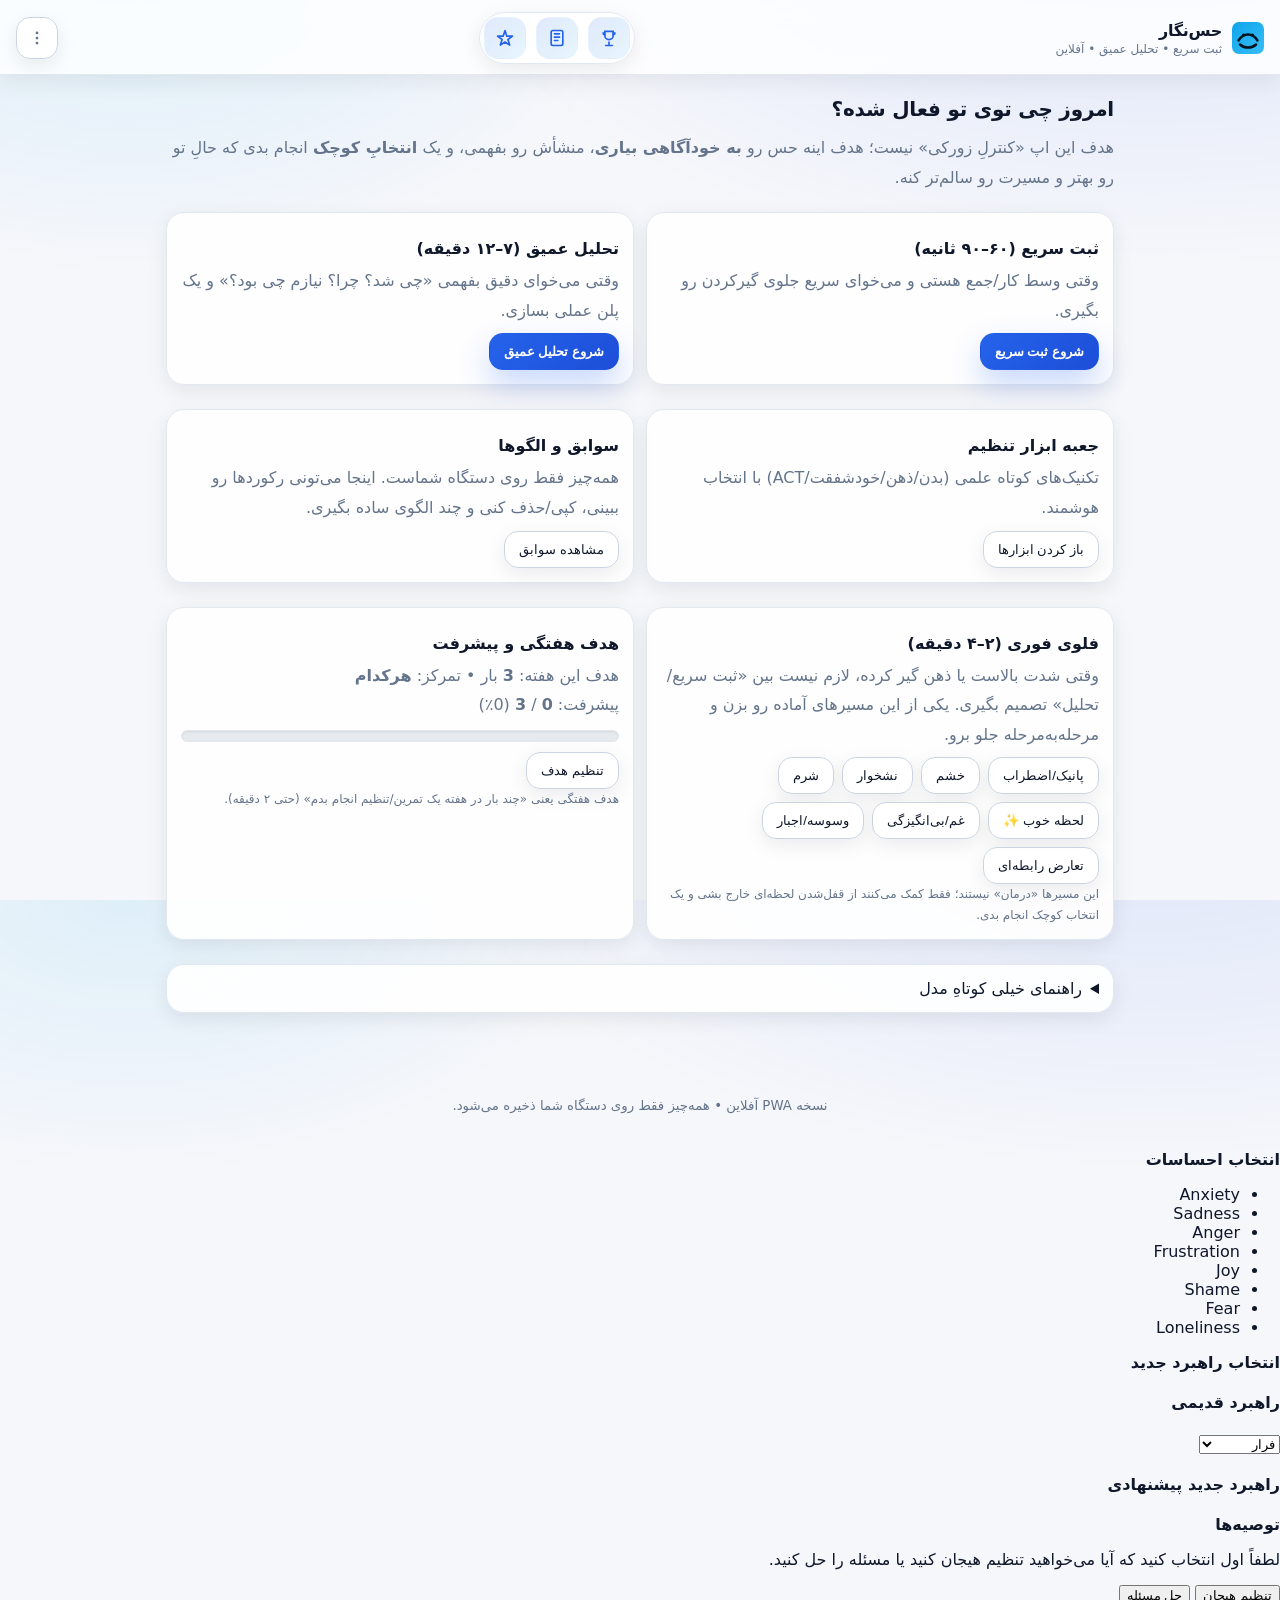
==== index.html @ 04c2cda9 "Add files via upload" ====
<!doctype html>
<html lang="fa" dir="rtl">
<head>
  <meta charset="utf-8" />
  <meta name="viewport" content="width=device-width,initial-scale=1,viewport-fit=cover" />
  <meta name="theme-color" content="#2563eb" />
  <title>حس‌نگار — ثبت و تنظیم احساس (PWA آفلاین)</title>
  <meta name="description" content="ثبت سریع و تحلیل عمیق احساس‌ها + جعبه ابزار تنظیم هیجان، کاملاً آفلاین روی دستگاه شما">

  <link rel="manifest" href="./manifest.webmanifest">
  <link rel="icon" href="./icon.svg" type="image/svg+xml">
  <link rel="apple-touch-icon" href="./icon.svg">
  <link rel="stylesheet" href="./styles.css">
</head>
<body>
  <header class="appbar">
    <div class="appbar-row">
      <div class="brand">
        <img src="./icon.svg" alt="حس‌نگار" class="logo">
        <div>
          <h1>حس‌نگار</h1>
          <div class="subtitle">ثبت سریع • تحلیل عمیق • آفلاین</div>
        </div>
      </div>

      <nav class="toplinks" aria-label="میانبرها">
        <a class="topicon" href="./achievements.html" title="دستاوردها و موهبت‌ها">
          <span class="sr-only">دستاوردها</span>
          <svg viewBox="0 0 24 24" fill="none" xmlns="http://www.w3.org/2000/svg" aria-hidden="true">
            <path d="M8 21h8M12 17v4" stroke="currentColor" stroke-width="2" stroke-linecap="round"/>
            <path d="M7 4h10v5a5 5 0 0 1-10 0V4Z" stroke="currentColor" stroke-width="2"/>
            <path d="M7 6H5a2 2 0 0 0 2 2" stroke="currentColor" stroke-width="2" stroke-linecap="round"/>
            <path d="M17 6h2a2 2 0 0 1-2 2" stroke="currentColor" stroke-width="2" stroke-linecap="round"/>
          </svg>
        </a>

        <a class="topicon" href="./principles.html" title="اصول زندگی من">
          <span class="sr-only">اصول</span>
          <svg viewBox="0 0 24 24" fill="none" xmlns="http://www.w3.org/2000/svg" aria-hidden="true">
            <path d="M7 3h10a2 2 0 0 1 2 2v14a2 2 0 0 1-2 2H7a2 2 0 0 1-2-2V5a2 2 0 0 1 2-2Z" stroke="currentColor" stroke-width="2"/>
            <path d="M9 7h6M9 11h6M9 15h4" stroke="currentColor" stroke-width="2" stroke-linecap="round"/>
          </svg>
        </a>

        <a class="topicon" href="./improvements.html" title="نقاط بهبود من">
          <span class="sr-only">بهبود</span>
          <svg viewBox="0 0 24 24" fill="none" xmlns="http://www.w3.org/2000/svg" aria-hidden="true">
            <path d="M12 3l2.2 6.8H21l-5.5 4 2.1 6.7L12 16.8 6.4 20.5 8.5 13.8 3 9.8h6.8L12 3Z" stroke="currentColor" stroke-width="2" stroke-linejoin="round"/>
          </svg>
        </a>
      </nav>

      <div class="actions">
        <details class="menu">
          <summary class="iconpill" title="داده‌ها و تنظیمات" aria-label="داده‌ها و تنظیمات">
            <svg viewBox="0 0 24 24" fill="none" xmlns="http://www.w3.org/2000/svg" aria-hidden="true">
              <path d="M12 6.5h.01M12 12h.01M12 17.5h.01" stroke="currentColor" stroke-width="3" stroke-linecap="round"/>
            </svg>
          </summary>
          <div class="menu-panel" role="menu">
            <button id="btnExport" class="btn menuitem" role="menuitem">خروجی JSON ⤓</button>
            <button id="btnImport" class="btn menuitem" role="menuitem">ورود JSON ⤒</button>
            <input id="fileImport" type="file" accept="application/json" hidden>
            <button id="btnReset" class="btn danger menuitem" role="menuitem">پاک‌سازی داده‌ها</button>
          </div>
        </details>
      </div>
    </div>
  </header>

  <main class="container">

    <!-- Home -->
    <section class="screen" data-screen="home">
      <div class="hero">
        <h2>امروز چی توی تو فعال شده؟</h2>
        <p class="helper">هدف این اپ «کنترلِ زورکی» نیست؛ هدف اینه حس رو <b>به خودآگاهی بیاری</b>، منشأش رو بفهمی، و یک <b>انتخابِ کوچک</b> انجام بدی که حالِ تو رو بهتر و مسیرت رو سالم‌تر کنه.</p>
      </div>

      <div class="grid2">
        <div class="card">
          <h3>ثبت سریع (۶۰–۹۰ ثانیه)</h3>
          <p class="helper">وقتی وسط کار/جمع هستی و می‌خوای سریع جلوی گیرکردن رو بگیری.</p>
          <button class="btn primary" id="goQuick">شروع ثبت سریع</button>
        </div>
        <div class="card">
          <h3>تحلیل عمیق (۷–۱۲ دقیقه)</h3>
          <p class="helper">وقتی می‌خوای دقیق بفهمی «چی شد؟ چرا؟ نیازم چی بود؟» و یک پلن عملی بسازی.</p>
          <button class="btn primary" id="goDeep">شروع تحلیل عمیق</button>
        </div>
      </div>

      <div class="grid2">
        <div class="card">
          <h3>جعبه ابزار تنظیم</h3>
          <p class="helper">تکنیک‌های کوتاه علمی (بدن/ذهن/خودشفقت/ACT) با انتخاب هوشمند.</p>
          <button class="btn" id="goToolkit">باز کردن ابزارها</button>
        </div>
        <div class="card">
          <h3>سوابق و الگوها</h3>
          <p class="helper">همه‌چیز فقط روی دستگاه شماست. اینجا می‌تونی رکوردها رو ببینی، کپی/حذف کنی و چند الگوی ساده بگیری.</p>
          <button class="btn" id="goHistory">مشاهده سوابق</button>
        </div>
      </div>

      <div class="grid2">
        <div class="card">
          <h3>فلوی فوری (۲–۴ دقیقه)</h3>
          <p class="helper">وقتی شدت بالاست یا ذهن گیر کرده، لازم نیست بین «ثبت سریع/تحلیل» تصمیم بگیری. یکی از این مسیرهای آماده رو بزن و مرحله‌به‌مرحله جلو برو.</p>
          <div class="row wrap">
            <button class="btn" id="goFlowPanic">پانیک/اضطراب</button>
            <button class="btn" id="goFlowAnger">خشم</button>
            <button class="btn" id="goFlowRumination">نشخوار</button>
            <button class="btn" id="goFlowShame">شرم</button>
            <button class="btn" id="goFlowSavor">لحظه خوب ✨</button>
            <button class="btn" id="goFlowSadness">غم/بی‌انگیزگی</button>
            <button class="btn" id="goFlowUrge">وسوسه/اجبار</button>
            <button class="btn" id="goFlowConflict">تعارض رابطه‌ای</button>
          </div>
          <div class="smallnote">این مسیرها «درمان» نیستند؛ فقط کمک می‌کنند از قفل‌شدن لحظه‌ای خارج بشی و یک انتخاب کوچک انجام بدی.</div>
        </div>

        <div class="card">
          <h3>هدف هفتگی و پیشرفت</h3>
          <div id="wkWidget" class="helper">—</div>
          <div class="progress" aria-label="پیشرفت هفتگی">
            <div id="wkBar" class="progress-bar" style="width:0%"></div>
          </div>
          <div class="row wrap" style="margin-top:10px">
            <button class="btn" id="goWeekly">تنظیم هدف</button>
          </div>
          <div class="smallnote">هدف هفتگی یعنی «چند بار در هفته یک تمرین/تنظیم انجام بدم» (حتی ۲ دقیقه).</div>
        </div>
      </div>

      <div class="card">
        <details>
          <summary>راهنمای خیلی کوتاهِ مدل</summary>
          <div class="helper">
            • <b>واقعیت</b> ≠ <b>داستان ذهن</b> (CBT/ACT) — جداشون کن.<br>
            • <b>نیاز</b> پشتِ حس‌هاست (تئوری انتخاب: تعلق/ارزشمندی/آزادی/تفریح/امنیت).<br>
            • یک قدم مهم: «این وضعیت اول <b>تنظیم هیجان</b> می‌خواد یا <b>حل مسئله</b>؟» (اگر شدت بالاست اول تنظیم).<br>
            • <b>آسیب‌پذیری روز</b> (کم‌خوابی/گرسنگی/تنهایی/…) می‌تونه شدت رو چند برابر کنه؛ اول یک چیز کوچک را اصلاح کن.<br>
            • برای تصمیم بهتر، اقدام نهایی را به <b>اصول زندگی / نقاط بهبود / موهبت‌ها</b> وصل کن (داخل خود مسیرها هست).<br>
            • اگر شدت بالاست (۶ به بالا)، اول <b>بدن</b> را تنظیم کن، بعد تحلیل.<br>
            • «انتخاب» یعنی یک قدم کوچک قابل کنترل (فکر/عمل) نه جنگیدن با احساس.
          </div>
        </details>
      </div>
    </section>

    <!-- Quick: Step 1 -->
    <section class="screen hidden" data-screen="quick-1">
      <div class="topbar">
        <button class="btn" data-back>برگشت</button>
        <div class="crumb">ثبت سریع • ۱/۳</div>
      </div>
      <h2>اسم حس + شدت</h2>
      <p class="helper">۱–۳ احساس انتخاب کن. (اگر نبود، اضافه کن)</p>

      <h3>هدف این ثبت</h3>
      <p class="helper">هدف کمک می‌کنه ابزارها دقیق‌تر پیشنهاد بشن و آخرش یک خروجی کاربردی بگیری.</p>
      <div id="qcGoalChips" class="chips"></div>
      <details class="micro">
        <summary>هدف‌ها یعنی چی؟</summary>
        <div class="helper">«آرام شدن سریع» یعنی اول بدن را تنظیم کنیم. «فهمیدن ریشه» یعنی بعد از آرام‌شدن، واقعیت/داستان و نیازها را بررسی کنیم. «رابطه/مرز» یعنی خروجی نهایی‌مان یک جمله درخواست/مرز باشد.</div>
      </details>

      <h3>اول تنظیم هیجان یا حل مسئله؟</h3>
      <p class="helper">این انتخاب کمک می‌کند مسیر را درست شروع کنی. اگر شدت بالاست، معمولاً «اول تنظیم هیجان» امن‌تر است.</p>
      <div id="qcModeChips" class="chips"></div>
      <details class="micro">
        <summary>این گزینه‌ها دقیقاً یعنی چی؟</summary>
        <div class="helper">
          • <b>اول تنظیم هیجان</b>: هدف این نیست احساس را حذف کنی؛ هدف اینه شدت پایین بیاد تا تصمیم بهتر بگیری.<br>
          • <b>حل مسئله بیرونی</b>: مشکل بیرونی مشخصه (کار/رابطه/پول…) و دنبال یک قدم عملی هستی.<br>
          • <b>هر دو</b>: اول یک تنظیم کوتاه (۹۰ ثانیه)، بعد یک اقدام کوچک کم‌ریسک.<br>
          • <b>نامشخص</b>: اگر مطمئن نیستی، همون «تنظیم هیجان» را شروع کن.
        </div>
      </details>

      <h3>چک سریع آسیب‌پذیری (اختیاری • ۱۵ ثانیه)</h3>
      <p class="helper">گاهی شدت احساس «به خاطر شرایط بدن/روز» بیشتر می‌شه. چند موردی که امروز فعاله رو انتخاب کن تا علت روشن‌تر شه.</p>
      <div id="qcVulnChips" class="chips"></div>

      <div id="qcEmotionChips" class="chips"></div>
      <div class="inline-add">
        <input id="qcEmotionInput" type="text" placeholder="افزودن احساس دلخواه...">
        <button id="qcEmotionAdd" class="btn">افزودن</button>
      </div>

      <div id="qcEmotionSelected" class="selected">— هنوز چیزی انتخاب نشده.</div>

      <label class="field">
        <span>حس غالب از نظر تو</span>
        <select id="qcValence">
          <option value="bad">بد/سنگین</option>
          <option value="good">خوب/سبک</option>
          <option value="neutral">خنثی/نامشخص</option>
        </select>
      </label>

      
      <div class="grid">
        <label class="field">
          <span>شدت (۰ تا ۱۰)</span>
          <input id="qcIntensity" type="range" min="0" max="10" value="5">
          <div class="rangeRow"><span id="qcIntensityVal" class="badge">5</span><span class="muted">۰ آرام • ۱۰ خیلی شدید</span></div>
        </label>
        <label class="field">
          <span>بدن کجا حس می‌کنی؟</span>
          <select id="qcBody">
            <option value="">— انتخاب کن —</option>
            <option>گلو</option>
            <option>سینه</option>
            <option>شکم</option>
            <option>سر</option>
            <option>فک/صورت</option>
            <option>دست/پا</option>
            <option>کل بدن</option>
          </select>
        </label>
      </div>

      <div class="grid">
        <label class="field">
          <span>این تمرین چقدر کمک کرد؟ (۰ تا ۵)</span>
          <input id="qcHelpfulness" type="range" min="0" max="5" value="3">
          <div class="rangeRow"><span id="qcHelpfulnessVal" class="badge">3</span><span class="muted">۰ = هیچ • ۵ = خیلی</span></div>
        </label>
        <label class="field">
          <span>چقدر سخت بود؟ (۰ تا ۵)</span>
          <input id="qcDifficulty" type="range" min="0" max="5" value="2">
          <div class="rangeRow"><span id="qcDifficultyVal" class="badge">2</span><span class="muted">۰ = راحت • ۵ = سخت</span></div>
        </label>
      </div>
      <details class="micro">
        <summary>این دو عدد به چه درد می‌خوره؟</summary>
        <div class="helper">کمک می‌کنه بعداً بفهمی «کدوم تکنیک برای تو با کمترین سختی، بیشترین اثر رو داشته». این یعنی شخصی‌سازی واقعی.</div>
      </details>

      <div class="nav-row">
        <div></div>
        <button class="btn primary" id="toQuick2">ادامه</button>
      </div>
    </section>

    <!-- Quick: Step 2 -->
    <section class="screen hidden" data-screen="quick-2">
      <div class="topbar">
        <button class="btn" data-back>برگشت</button>
        <div class="crumb">ثبت سریع • ۲/۳</div>
      </div>
      <h2>تریگر + جمله ذهن</h2>
      <label class="field">
        <span>چی جرقه زد؟ (تریگر)</span>
        <textarea id="qcTrigger" rows="2" placeholder="مثلاً: دیدم دوستم فلان كار رو كرده..."></textarea>
      </label>

      <label class="field">
        <span>ذهنم داره چی می‌گه؟ (یک جمله)</span>
        <input id="qcMind" type="text" placeholder="مثلاً: من عقب افتادم.">
      </label>

      <label class="field">
        <span>فکر آسیب به خودت/دیگران داری؟</span>
        <select id="qcHarm">
          <option value="no">نه</option>
          <option value="unsure">نامشخص/ترجیح می‌دم نگم</option>
          <option value="yes">بله</option>
        </select>
        <small class="muted">اگر «بله» یا شدت خیلی بالاست، یک پیام ایمنی نمایش داده می‌شه.</small>
      </label>

      <div id="qcSafety" class="card hidden"></div>

      <div class="nav-row">
        <button class="btn" data-back>برگشت</button>
        <button class="btn primary" id="toQuick3">ادامه</button>
      </div>
    </section>

    <!-- Quick: Step 3 -->
    <section class="screen hidden" data-screen="quick-3">
      <div class="topbar">
        <button class="btn" data-back>برگشت</button>
        <div class="crumb">ثبت سریع • ۳/۳</div>
      </div>
      <h2>تنظیم ۶۰ ثانیه‌ای + قدم بعدی</h2>
      <p class="helper">یک تکنیک کوتاه انتخاب کن. (می‌تونی بعداً تحلیل عمیق هم انجام بدی)</p>

      <div id="qcToolChips" class="chips"></div>
      <div class="card" id="qcToolInfo"></div>

      <div class="grid">
        <label class="field">
          <span>تمرین را همین الان انجام دادم؟</span>
          <select id="qcDidTool">
            <option value="yes">بله</option>
            <option value="no">نه (فقط انتخاب کردم)</option>
          </select>
        </label>
        <label class="field">
          <span>مدت تمرین (دقیقه)</span>
          <input id="qcMinutes" type="number" min="0" max="60" value="2">
          <small class="muted">برای یادگیری خودت: کدام تکنیک در چه مدت بهتر جواب داد؟</small>
        </label>
      </div>

      <label class="field">
        <span>قدم بعدیِ کوچک (۲–۱۰ دقیقه)</span>
        <input id="qcNextAction" type="text" placeholder="مثلاً: ۱۰ دقیقه ژورنال، یا پیاده‌روی کوتاه...">
      </label>

      <div class="card">
        <h3>یادآوری هویت (اختیاری ولی خیلی اثرگذار)</h3>
        <p class="helper">اینجا انتخاب می‌کنی این اقدام با کدام <b>اصل زندگی</b> همسوست، کدام <b>نقطه بهبود</b> را تمرین می‌کنی، و یک <b>موهبت/دستاورد</b> برای تقویت حس توانمندی یادآوری می‌کنی. همین یادآوری کوچک، کیفیت تصمیم را بالا می‌برد.</p>

        <h4>اصل زندگی</h4>
        <div id="qcPrincipleChips" class="chips"></div>
        <div id="qcPrincipleSelected" class="selected">—</div>
        <div class="inline-add">
          <input id="qcPrincipleInput" type="text" placeholder="افزودن اصل جدید (اختیاری)...">
          <button id="qcPrincipleAdd" class="btn">افزودن</button>
        </div>
        <div class="smallnote">مثال: «صداقت»، «سلامت»، «مرزبندی محترمانه»، «پیشرفت آهسته ولی پایدار»</div>

        <h4 style="margin-top:12px">نقطه بهبود</h4>
        <div id="qcImprovementChips" class="chips"></div>
        <div id="qcImprovementSelected" class="selected">—</div>
        <div class="inline-add">
          <input id="qcImprovementInput" type="text" placeholder="افزودن نقطه بهبود (اختیاری)...">
          <button id="qcImprovementAdd" class="btn">افزودن</button>
        </div>
        <div class="smallnote">مثال: «کمتر مقایسه کنم»، «زودتر نه بگم»، «تعویق نکنم»</div>

        <h4 style="margin-top:12px">موهبت/دستاورد</h4>
        <div id="qcAchievementChips" class="chips"></div>
        <div id="qcAchievementSelected" class="selected">—</div>
        <div class="inline-add">
          <input id="qcAchievementInput" type="text" placeholder="افزودن موهبت/دستاورد (اختیاری)...">
          <button id="qcAchievementAdd" class="btn">افزودن</button>
        </div>
        <div class="smallnote">مثال: «من توانایی برگشتن دارم»، «قبلاً هم از پسش بر اومدم»</div>

        <div class="smallnote muted">اگر ترجیح می‌دی این لیست‌ها را جدا مدیریت کنی، از آیکون‌های بالای صفحه استفاده کن.</div>
      </div>

      <h3>وضعیت اقدام</h3>
      <div id="qcActionPills" class="pills"></div>
      <label class="field hidden" id="qcBlockerWrap">
        <span>اگر انجام نشد، مانع چی بود؟ (اختیاری)</span>
        <input id="qcBlocker" type="text" placeholder="مثلاً: خستگی، زمان کم، ترس از پیام دادن...">
      </label>

      <label class="field">
        <span>شدت بعد از تنظیم (۰ تا ۱۰)</span>
        <input id="qcAfter" type="range" min="0" max="10" value="4">
        <div class="rangeRow"><span id="qcAfterVal" class="badge">4</span><span class="muted">برای یادگیری خودت ثبت کن</span></div>
      </label>

      <div class="row wrap">
        <button class="btn" id="qcCopy">کپی خلاصه</button>
        <button class="btn" id="qcShare">اشتراک</button>
        <button class="btn primary" id="qcSave">ذخیره</button>
      </div>

      <pre id="qcSummary" class="summary"></pre>

      <div class="nav-row">
        <button class="btn" data-back>برگشت</button>
        <button class="btn" id="qcGoHome">خانه</button>
      </div>
    </section>

    <!-- Deep: Step 1 -->
    <section class="screen hidden" data-screen="deep-1">
      <div class="topbar">
        <button class="btn" data-back>برگشت</button>
        <div class="crumb">تحلیل عمیق • ۱/۵</div>
      </div>
      <h2>مشاهده‌گری دقیق</h2>

      <h3>هدف این تحلیل</h3>
      <p class="helper">هدف کمک می‌کند خروجی آخر (تکنیک/پلن/مرز) واضح‌تر باشد.</p>
      <div id="ddGoalChips" class="chips"></div>

      <h3>این وضعیت بیشتر به چی نیاز داره؟</h3>
      <p class="helper">اگر شدت بالا یا نشخوار فعاله، معمولاً اول «تنظیم هیجان» بهتر جواب می‌ده و بعدش حل مسئله.</p>
      <div id="ddModeChips" class="chips"></div>

      <h3>چک آسیب‌پذیری روز (اختیاری)</h3>
      <p class="helper">این‌ها علت‌های «نامرئی» شدت هستند. انتخاب‌شان کمک می‌کند به جای سرزنش، واقع‌بینانه‌تر عمل کنی.</p>
      <div id="ddVulnChips" class="chips"></div>
      <div class="grid">
        <label class="field">
          <span>احساس(ها)</span>
          <input id="ddEmotions" type="text" placeholder="مثلاً: حسادت، شرم، اضطراب">
          <small class="muted">می‌تونی با کاما جدا کنی</small>
        </label>
        <label class="field">
          <span>شدت (۰ تا ۱۰)</span>
          <input id="ddIntensity" type="range" min="0" max="10" value="6">
          <div class="rangeRow"><span id="ddIntensityVal" class="badge">6</span><span class="muted">۰ آرام • ۱۰ خیلی شدید</span></div>
        </label>
      </div>

      <label class="field">
        <span>فکر آسیب به خودت/دیگران داری؟</span>
        <select id="ddHarm">
          <option value="no">نه</option>
          <option value="unsure">نامشخص/ترجیح می‌دم نگم</option>
          <option value="yes">بله</option>
        </select>
        <small class="muted">اگر «بله» یا شدت خیلی بالاست، یک پیام ایمنی نمایش داده می‌شه.</small>
      </label>

      <div id="ddSafety" class="card hidden"></div>
      <div class="grid">
        <label class="field">
          <span>بدن کجا حس می‌کنی؟</span>
          <select id="ddBody">
            <option value="">— انتخاب کن —</option>
            <option>گلو</option>
            <option>سینه</option>
            <option>شکم</option>
            <option>سر</option>
            <option>فک/صورت</option>
            <option>دست/پا</option>
            <option>کل بدن</option>
          </select>
        </label>
        <label class="field">
          <span>تریگر (چی جرقه زد؟)</span>
          <input id="ddTrigger" type="text" placeholder="مثلاً: حرف فلاني">
        </label>
      </div>

      <div class="nav-row">
        <div></div>
        <button class="btn primary" id="toDeep2">ادامه</button>
      </div>
    </section>

    <!-- Deep: Step 2 -->
    <section class="screen hidden" data-screen="deep-2">
      <div class="topbar">
        <button class="btn" data-back>برگشت</button>
        <div class="crumb">تحلیل عمیق • ۲/۵</div>
      </div>
      <h2>واقعیت vs داستان ذهن</h2>
      <div class="grid">
        <label class="field">
          <span>واقعیتِ قابل مشاهده</span>
          <textarea id="ddFacts" rows="3" placeholder="چه اتفاقی افتاد؟ بدون تفسیر..."></textarea>
        </label>
        <label class="field">
          <span>داستان/تعبیر ذهن</span>
          <textarea id="ddStory" rows="3" placeholder="یعنی چی درباره من/دنیا؟"></textarea>
        </label>
      </div>

      <h3>دام‌های شناختی (اختیاری)</h3>
      <p class="helper">اگر بفهمی ذهن از چه «دامی» استفاده می‌کنه، خیلی راحت‌تر می‌تونی فکر متعادل‌تر بسازی. ۱–۲ مورد انتخاب کن.</p>
      <div id="ddDistortionChips" class="chips"></div>

      <label class="field">
        <span>یک فکر متعادل‌تر (جایگزین)</span>
        <input id="ddBalancedThought" type="text" placeholder="مثلاً: ممکنه امروز عقب افتاده باشم، ولی ارزش من ثابت می‌مونه و می‌تونم یک قدم کوچک بردارم.">
        <small class="muted">هدف: نه مثبت‌بافی؛ فقط واقع‌بینی + مهربانی.</small>
      </label>

      <details class="micro">
        <summary>اگر شدت خیلی بالاست چی؟</summary>
        <div class="helper">اگر شدت ۷+ است یا بدن خیلی فعال است، قبل از نوشتن طولانی یک تمرین ۶۰–۱۸۰ ثانیه‌ای (تنفس/گراندینگ) انجام بده. بعد ادامه بده.</div>
      </details>

      <div class="card">
        <div class="helper"><b>نکته:</b> خیلی وقت‌ها احساس شدید از «داستان» تغذیه می‌کنه، نه از خود واقعیت.</div>
      </div>

      <div class="nav-row">
        <button class="btn" data-back>برگشت</button>
        <button class="btn primary" id="toDeep3">ادامه</button>
      </div>
    </section>

    <!-- Deep: Step 3 -->
    <section class="screen hidden" data-screen="deep-3">
      <div class="topbar">
        <button class="btn" data-back>برگشت</button>
        <div class="crumb">تحلیل عمیق • ۳/۵</div>
      </div>
      <h2>احساس زیرین + نیاز</h2>
      <div class="grid">
        <label class="field">
          <span>احساس(های) زیرین (اگر هست)</span>
          <input id="ddUnder" type="text" placeholder="مثلاً: ترس، شرم، غم">
        </label>
        <label class="field">
          <span>نشخوار ذهنی/گیرکردن بود؟</span>
          <select id="ddRumination">
            <option>نامشخص</option>
            <option>بله</option>
            <option>خیر</option>
          </select>
        </label>
      </div>

      <h3>نیاز فعال‌شده (تئوری انتخاب)</h3>
      <p class="helper">حداکثر ۲ مورد انتخاب کن.</p>
      <div id="ddNeedChips" class="chips needs"></div>
      <div id="ddNeedHints" class="hints"></div>

      <div class="card" id="ddNeedScripts">
        <b>جمله‌های پیشنهادی برای نیازها</b>
        <div class="helper">اول ۱–۲ نیاز را انتخاب کن تا «درخواست سالم» و «مرز سالم» پیشنهاد شود.</div>
      </div>

      <div class="card">
        <h3>راهبرد من برای تامین نیاز (برای شکستن الگو)</h3>
        <p class="helper">خیلی وقت‌ها مشکل اصلی «احساس» نیست؛ الگوی رفتاری ما برای تامین نیاز است. اینجا فقط آگاه می‌شی و یک جایگزین سالم‌تر می‌سازی.</p>

        <h4>من معمولاً این نیاز را چطور تامین می‌کنم؟ (راهبرد قدیمی)</h4>
        <div id="ddOldStrategyChips" class="chips"></div>
        <label class="field">
          <span>اگر خواستی توضیح کوتاه بده (اختیاری)</span>
          <input id="ddOldStrategyNote" type="text" placeholder="مثلاً: وقتی می‌ترسم، مکالمه را قطع می‌کنم...">
        </label>

        <div id="ddNeedStrategyHint"></div>

        <label class="field">
          <span>راهبرد جایگزین سالم‌تر (کوچک و قابل انجام)</span>
          <input id="ddNewStrategy" type="text" placeholder="مثلاً: ۱۰ دقیقه مکث + درخواست روشن + یک اقدام کوچک...">
          <small class="muted">بهتره کوچک، مشخص و قابل انجام باشه (۲–۱۵ دقیقه).</small>
        </label>
      </div>

      <div class="nav-row">
        <button class="btn" data-back>برگشت</button>
        <button class="btn primary" id="toDeep4">ادامه</button>
      </div>
    </section>

    <!-- Deep: Step 4 -->
    <section class="screen hidden" data-screen="deep-4">
      <div class="topbar">
        <button class="btn" data-back>برگشت</button>
        <div class="crumb">تحلیل عمیق • ۴/۵</div>
      </div>
      <h2>گفتگوی درونی (TA/Parts) + ریشه</h2>

      <div class="grid">
        <label class="field">
          <span>صدای غالب توی سرم شبیه کدومه؟</span>
          <select id="ddVoice">
            <option value="">— انتخاب کن —</option>
            <option>والدِ منتقد</option>
            <option>والدِ حمایتگر</option>
            <option>کودکِ ترسیده/آسیب‌پذیر</option>
            <option>کودکِ سرکش/خشمگین</option>
            <option>بالغِ منطقی</option>
            <option>نامشخص</option>
          </select>
        </label>
        <label class="field">
          <span>این حس «آشناست»؟ اولین بار کی یادته؟</span>
          <input id="ddFirst" type="text" placeholder="مثلاً: دوران مدرسه، موقع مقایسه شدن...">
        </label>
      </div>

      <label class="field">
        <span>یک جملهٔ بالغِ جایگزین (ضد-شرم/ضد-فاجعه‌سازی)</span>
        <input id="ddAdult" type="text" placeholder="مثلاً: نتیجهٔ امروز = ارزش من نیست.">
      </label>

      <div class="nav-row">
        <button class="btn" data-back>برگشت</button>
        <button class="btn primary" id="toDeep5">ادامه</button>
      </div>
    </section>

    <!-- Deep: Step 5 -->
    <section class="screen hidden" data-screen="deep-5">
      <div class="topbar">
        <button class="btn" data-back>برگشت</button>
        <div class="crumb">تحلیل عمیق • ۵/۵</div>
      </div>
      <h2>انتخاب تکنیک + پلن عمل</h2>

      <div class="card" id="ddRecommendation"></div>

      <h3>تکنیک پیشنهادی</h3>
      <div id="ddToolChips" class="chips"></div>
      <div class="card" id="ddToolInfo"></div>

      <div class="grid">
        <label class="field">
          <span>تمرین را همین الان انجام دادم؟</span>
          <select id="ddDidTool">
            <option value="yes">بله</option>
            <option value="no">نه (فقط انتخاب کردم)</option>
          </select>
        </label>
        <label class="field">
          <span>مدت تمرین (دقیقه)</span>
          <input id="ddMinutes" type="number" min="0" max="120" value="5">
        </label>
      </div>

      <div class="grid">
        <label class="field">
          <span>این تکنیک چقدر کمک کرد؟ (۰ تا ۵)</span>
          <input id="ddHelpfulness" type="range" min="0" max="5" value="3">
          <div class="rangeRow"><span id="ddHelpfulnessVal" class="badge">3</span><span class="muted">۰ = هیچ • ۵ = خیلی</span></div>
        </label>
        <label class="field">
          <span>چقدر سخت بود؟ (۰ تا ۵)</span>
          <input id="ddDifficulty" type="range" min="0" max="5" value="2">
          <div class="rangeRow"><span id="ddDifficultyVal" class="badge">2</span><span class="muted">۰ = راحت • ۵ = سخت</span></div>
        </label>
      </div>

      <label class="field">
        <span>پلن عملِ کوچک (امروز)</span>
        <textarea id="ddPlan" rows="3" placeholder="۱) ... (۵–۱۵ دقیقه)
۲) ... (اگر نیاز به مرز/گفتگو هست)"></textarea>
      </label>

      <h3>وضعیت اقدام</h3>
      <div id="ddActionPills" class="pills"></div>
      <label class="field hidden" id="ddBlockerWrap">
        <span>اگر انجام نشد، مانع چی بود؟ (اختیاری)</span>
        <input id="ddBlocker" type="text" placeholder="مثلاً: اهمال، ترس، عدم انرژی...">
      </label>

      <div class="grid">
        <label class="field">
          <span>شدت بعد از تنظیم (۰ تا ۱۰)</span>
          <input id="ddAfter" type="range" min="0" max="10" value="4">
          <div class="rangeRow"><span id="ddAfterVal" class="badge">4</span><span class="muted">برای ارزیابی اثر تکنیک</span></div>
        </label>
        <label class="field">
          <span>اگر دوباره رخ بده، دفعه بعد چه می‌کنم؟</span>
          <input id="ddNextTime" type="text" placeholder="مثلاً: قبل از مقایسه، ۶۰ ثانیه تنظیم بدن...">
        </label>
      </div>

      <div class="card">
        <h3>یادآوری هویت (اصل/بهبود/موهبت)</h3>
        <p class="helper">این بخش کمک می‌کند «پلن» فقط یک کار نباشد؛ یک انتخاب هم‌راستا با ارزش‌ها و رشد تو باشد. (اختیاری)</p>

        <h4>اصل زندگی</h4>
        <div id="ddPrincipleChips" class="chips"></div>
        <div id="ddPrincipleSelected" class="selected">—</div>
        <div class="inline-add">
          <input id="ddPrincipleInput" type="text" placeholder="افزودن اصل جدید (اختیاری)...">
          <button id="ddPrincipleAdd" class="btn">افزودن</button>
        </div>

        <h4 style="margin-top:12px">نقطه بهبود</h4>
        <div id="ddImprovementChips" class="chips"></div>
        <div id="ddImprovementSelected" class="selected">—</div>
        <div class="inline-add">
          <input id="ddImprovementInput" type="text" placeholder="افزودن نقطه بهبود (اختیاری)...">
          <button id="ddImprovementAdd" class="btn">افزودن</button>
        </div>

        <h4 style="margin-top:12px">موهبت/دستاورد</h4>
        <div id="ddAchievementChips" class="chips"></div>
        <div id="ddAchievementSelected" class="selected">—</div>
        <div class="inline-add">
          <input id="ddAchievementInput" type="text" placeholder="افزودن موهبت/دستاورد (اختیاری)...">
          <button id="ddAchievementAdd" class="btn">افزودن</button>
        </div>

        <div class="smallnote muted">اگر ترجیح می‌دی این لیست‌ها را جدا مدیریت کنی، از آیکون‌های بالای صفحه استفاده کن.</div>
      </div>

      <div class="row wrap">
        <button class="btn" id="ddCopy">کپی خلاصه</button>
        <button class="btn" id="ddShare">اشتراک</button>
        <button class="btn primary" id="ddSave">ذخیره</button>
      </div>

      <pre id="ddSummary" class="summary"></pre>

      <div class="nav-row">
        <button class="btn" data-back>برگشت</button>
        <button class="btn" id="ddGoHome">خانه</button>
      </div>
    </section>

    <!-- Toolkit -->
    <section class="screen hidden" data-screen="toolkit">
      <div class="topbar">
        <button class="btn" data-back>برگشت</button>
        <div class="crumb">جعبه ابزار</div>
      </div>
      <h2>تکنیک‌های کوتاه تنظیم هیجان</h2>
      <p class="helper">این‌ها جای درمان نیستند، اما برای مدیریت روزمره خیلی کمک می‌کنند. اگر علائم شدید/طولانی داری، کمک حرفه‌ای بهترین گزینه است.</p>

      <div id="tkList" class="grid2"></div>

      <div class="card">
        <h3>قانون Cooldown</h3>
        <div class="helper">اگر شدت احساس بالای <b>۶/۱۰</b> است، تصمیم‌های مهم (مثلاً ترید/پیام حساس/بحث جدی) را <b>تعویق</b> بده. اول تنظیم، بعد تصمیم.</div>
      </div>

      <div class="nav-row">
        <button class="btn" data-back>برگشت</button>
        <button class="btn" id="tkGoHome">خانه</button>
      </div>
    </section>

    <!-- History -->
    <section class="screen hidden" data-screen="history">
      <div class="topbar">
        <button class="btn" data-back>برگشت</button>
        <div class="crumb">سوابق و الگوها</div>
      </div>
      <h2>سوابق ذخیره‌شده</h2>

      <div class="row wrap">
        <select id="hxFilter" class="btn">
          <option value="all">همه</option>
          <option value="quick">ثبت سریع</option>
          <option value="deep">تحلیل عمیق</option>
          <option value="guided">فلوی فوری</option>
          <option value="savor">فقط لحظه‌های خوب</option>
        </select>
        <button class="btn" id="hxRefresh">بروزرسانی</button>
      </div>

      <div class="card">
        <h3>الگوهای ساده</h3>
        <div id="hxStats" class="helper">—</div>
      </div>

      <div class="card">
        <h3>اثر تکنیک‌ها روی تو</h3>
        <div class="helper">میانگینِ «کاهش شدت» بعد از تکنیک. (هرچه بیشتر رکورد بزنی، دقیق‌تر می‌شه)</div>
        <div id="hxToolsEffect"></div>
      </div>

      <div class="grid2">
        <div class="card">
          <h3>تریگرهای پرتکرار</h3>
          <div id="hxTopTriggers" class="helper">—</div>
        </div>
        <div class="card">
          <h3>بدن کجا بیشتر واکنش می‌ده؟</h3>
          <div id="hxBodyMap" class="helper">—</div>
        </div>
      </div>

      <div class="card">
        <h3>الگوی زمانی</h3>
        <div id="hxTimes" class="helper">—</div>
      </div>

      <div id="hxList" class="store"></div>

      <div class="nav-row">
        <button class="btn" data-back>برگشت</button>
        <button class="btn" id="hxGoHome">خانه</button>
      </div>
    </section>

    <!-- Guided flows: Step 1 -->
    <section class="screen hidden" data-screen="guided-1">
      <div class="topbar">
        <button class="btn" data-back>برگشت</button>
        <div class="crumb">فلوی فوری • ۱/۳</div>
      </div>
      <h2 id="gdTitle">فلوی فوری</h2>
      <p class="helper" id="gdIntro">—</p>

      <h3>هدف</h3>
      <div id="gdGoalChips" class="chips"></div>

      <h3>اول تنظیم هیجان یا حل مسئله؟</h3>
      <p class="helper">در فلوهای فوری معمولاً «تنظیم هیجان» اولویت دارد، ولی اگر مسئله بیرونی مشخص است می‌تونی «حل مسئله» را هم انتخاب کنی.</p>
      <div id="gdModeChips" class="chips"></div>

      <h3>چک آسیب‌پذیری (اختیاری)</h3>
      <div id="gdVulnChips" class="chips"></div>

      <div class="grid">
        <label class="field">
          <span>شدت الان (۰ تا ۱۰)</span>
          <input id="gdIntensity" type="range" min="0" max="10" value="6">
          <div class="rangeRow"><span id="gdIntensityVal" class="badge">6</span><span class="muted">۰ آرام • ۱۰ خیلی شدید</span></div>
        </label>
        <label class="field">
          <span>بدن کجا حس می‌کنی؟</span>
          <select id="gdBody"></select>
        </label>
      </div>

      <label class="field">
        <span>تریگر (اختیاری)</span>
        <input id="gdTrigger" type="text" placeholder="مثلاً: یک پیام/یادآوری/فکر...">
      </label>

      <div id="gdSavorBlock" class="card hidden">
        <h3>برای لحظه خوب ✨</h3>
        <label class="field">
          <span>چی خوب بود؟</span>
          <textarea id="gdSavorMoment" rows="2" placeholder="مثلاً: یک گفت‌وگوی خوب، یک پیشرفت کوچک..."></textarea>
        </label>
        <label class="field">
          <span>چرا برات مهم بود؟</span>
          <input id="gdSavorWhy" type="text" placeholder="مثلاً: حس ارزشمندی/تعلق...">
        </label>
        <label class="field">
          <span>چطور می‌تونم تکرارش کنم؟</span>
          <input id="gdSavorRepeat" type="text" placeholder="مثلاً: ۲ دقیقه پیام قدردانی...">
        </label>
      </div>

      <label class="field">
        <span>فکر آسیب به خودت/دیگران داری؟</span>
        <select id="gdHarm">
          <option value="no">نه</option>
          <option value="unsure">نامشخص/ترجیح می‌دم نگم</option>
          <option value="yes">بله</option>
        </select>
      </label>

      <div id="gdSafety" class="card hidden"></div>

      <div class="nav-row">
        <button class="btn" data-back>برگشت</button>
        <button class="btn primary" id="toGuided2">ادامه</button>
      </div>
    </section>

    <!-- Guided flows: Step 2 -->
    <section class="screen hidden" data-screen="guided-2">
      <div class="topbar">
        <button class="btn" data-back>برگشت</button>
        <div class="crumb">فلوی فوری • ۲/۳</div>
      </div>
      <h2>تمرین کوتاه</h2>
      <p class="helper">یکی را انتخاب کن و همین الان انجام بده. (هدف: ۶۰ تا ۱۸۰ ثانیه)</p>

      <div id="gdToolChips" class="chips"></div>
      <div class="card" id="gdToolInfo"></div>

      <div class="nav-row">
        <button class="btn" data-back>برگشت</button>
        <button class="btn primary" id="toGuided3">ادامه</button>
      </div>
    </section>

    <!-- Guided flows: Step 3 -->
    <section class="screen hidden" data-screen="guided-3">
      <div class="topbar">
        <button class="btn" data-back>برگشت</button>
        <div class="crumb">فلوی فوری • ۳/۳</div>
      </div>
      <h2>اقدام کوچک + ذخیره</h2>
      <p class="helper">حتی یک اقدام ۲ دقیقه‌ای، مغز را از «قفل» بیرون می‌آورد.</p>

      <div class="grid">
        <label class="field">
          <span>تمرین را همین الان انجام دادم؟</span>
          <select id="gdDidTool">
            <option value="yes">بله</option>
            <option value="no">نه (فقط انتخاب کردم)</option>
          </select>
        </label>
        <label class="field">
          <span>مدت تمرین (دقیقه)</span>
          <input id="gdMinutes" type="number" min="0" max="60" value="3">
        </label>
      </div>

      <div class="grid">
        <label class="field">
          <span>این تمرین چقدر کمک کرد؟ (۰ تا ۵)</span>
          <input id="gdHelpfulness" type="range" min="0" max="5" value="3">
          <div class="rangeRow"><span id="gdHelpfulnessVal" class="badge">3</span><span class="muted">۰ = هیچ • ۵ = خیلی</span></div>
        </label>
        <label class="field">
          <span>چقدر سخت بود؟ (۰ تا ۵)</span>
          <input id="gdDifficulty" type="range" min="0" max="5" value="2">
          <div class="rangeRow"><span id="gdDifficultyVal" class="badge">2</span><span class="muted">۰ = راحت • ۵ = سخت</span></div>
        </label>
      </div>

      <label class="field">
        <span>اقدام ۲ دقیقه‌ای</span>
        <input id="gdNextAction" type="text" placeholder="مثلاً: آب خوردن، قدم زدن، نوشتن ۳ جمله واقعیت...">
      </label>

      <div class="card">
        <h3>یادآوری هویت (اختیاری)</h3>
        <p class="helper">یک انتخاب کوچک هم‌راستا با «اصل زندگی» و «بهبود» کیفیت نتیجه را بیشتر می‌کند.</p>

        <h4>اصل زندگی</h4>
        <div id="gdPrincipleChips" class="chips"></div>
        <div id="gdPrincipleSelected" class="selected">—</div>
        <div class="inline-add">
          <input id="gdPrincipleInput" type="text" placeholder="افزودن اصل جدید (اختیاری)...">
          <button id="gdPrincipleAdd" class="btn">افزودن</button>
        </div>

        <h4 style="margin-top:12px">نقطه بهبود</h4>
        <div id="gdImprovementChips" class="chips"></div>
        <div id="gdImprovementSelected" class="selected">—</div>
        <div class="inline-add">
          <input id="gdImprovementInput" type="text" placeholder="افزودن نقطه بهبود (اختیاری)...">
          <button id="gdImprovementAdd" class="btn">افزودن</button>
        </div>

        <h4 style="margin-top:12px">موهبت/دستاورد</h4>
        <div id="gdAchievementChips" class="chips"></div>
        <div id="gdAchievementSelected" class="selected">—</div>
        <div class="inline-add">
          <input id="gdAchievementInput" type="text" placeholder="افزودن موهبت/دستاورد (اختیاری)...">
          <button id="gdAchievementAdd" class="btn">افزودن</button>
        </div>
      </div>

      <h3>وضعیت اقدام</h3>
      <div id="gdActionPills" class="pills"></div>
      <label class="field hidden" id="gdBlockerWrap">
        <span>اگر انجام نشد، مانع چی بود؟ (اختیاری)</span>
        <input id="gdBlocker" type="text" placeholder="مثلاً: خستگی، ترس، وقت کم...">
      </label>

      <label class="field">
        <span>شدت بعد از تمرین (۰ تا ۱۰)</span>
        <input id="gdAfter" type="range" min="0" max="10" value="4">
        <div class="rangeRow"><span id="gdAfterVal" class="badge">4</span><span class="muted">ثبت برای یادگیری شخصی</span></div>
      </label>

      <div class="row wrap">
        <button class="btn" id="gdCopy">کپی خلاصه</button>
        <button class="btn" id="gdShare">اشتراک</button>
        <button class="btn primary" id="gdSave">ذخیره</button>
      </div>

      <pre id="gdSummary" class="summary"></pre>

      <div class="nav-row">
        <button class="btn" data-back>برگشت</button>
        <button class="btn" id="gdGoHome">خانه</button>
      </div>
    </section>

    <!-- Weekly goal -->
    <section class="screen hidden" data-screen="weekly">
      <div class="topbar">
        <button class="btn" data-back>برگشت</button>
        <div class="crumb">هدف هفتگی</div>
      </div>
      <h2>هدف هفتگی تنظیم</h2>
      <p class="helper">این هدف «کم‌فشار» است: فقط تعداد دفعاتی که یک تمرین/تنظیم انجام می‌دی. (حتی ۲ دقیقه)</p>

      <div class="grid">
        <label class="field">
          <span>تمرکز</span>
          <select id="wkFocus">
            <option value="any">هرکدام</option>
            <option value="body">بدن/استرس</option>
            <option value="mind">ذهن/فکر</option>
            <option value="compassion">خودشفقت</option>
            <option value="savor">لحظه خوب</option>
            <option value="boundaries">رابطه/مرز</option>
          </select>
        </label>
        <label class="field">
          <span>تعداد در هفته (۱ تا ۷)</span>
          <input id="wkTarget" type="range" min="1" max="7" value="3">
          <div class="rangeRow"><span id="wkTargetVal" class="badge">3</span><span class="muted">کم اما پایدار</span></div>
        </label>
      </div>

      <div class="card">
        <b>پیشرفت این هفته</b>
        <div id="wkInfo" class="helper">—</div>
        <div class="progress" aria-label="پیشرفت">
          <div id="wkProgressBar" class="progress-bar" style="width:0%"></div>
        </div>
      </div>

      <div class="row wrap">
        <button class="btn primary" id="wkSave">ذخیره تنظیمات</button>
        <button class="btn danger" id="wkReset">بازنشانی</button>
      </div>

      <div class="nav-row">
        <button class="btn" data-back>برگشت</button>
        <button class="btn" id="wkGoHome">خانه</button>
      </div>
    </section>

  </main>

  <footer class="footer">
    <small>نسخه PWA آفلاین • همه‌چیز فقط روی دستگاه شما ذخیره می‌شود.</small>
  </footer>

  <script src="./app.js"></script>
</body>
</html>

<!-- ===================== Emotion List and New Strategy Recommendations ===================== -->

<!-- Section for Emotion List Selection -->
<div id="emotion-selection">
    <h3>انتخاب احساسات</h3>
    <ul id="emotion-list">
        <!-- Dynamically populated emotion list from JS -->
    </ul>
</div>

<!-- Section for Strategy Recommendations -->
<div id="strategy-recommendations">
    <h3>انتخاب راهبرد جدید</h3>
    <div id="strategy-old">
        <h4>راهبرد قدیمی</h4>
        <select id="old-strategy-select">
            <option value="Escape">فرار</option>
            <option value="Control">کنترل‌گری</option>
            <option value="Perfectionism">کمال‌گرایی</option>
        </select>
    </div>
    <div id="strategy-new">
        <h4>راهبرد جدید پیشنهادی</h4>
        <ul id="new-strategy-list">
            <!-- Dynamically populated new strategies -->
        </ul>
    </div>
</div>

<!-- Recommendation for Emotion Regulation vs Problem Solving -->
<div id="recommendation">
    <h3>توصیه‌ها</h3>
    <p id="recommendation-text">لطفاً اول انتخاب کنید که آیا می‌خواهید تنظیم هیجان کنید یا مسئله را حل کنید.</p>
    <button onclick="updateRecommendation('Emotion Regulation')">تنظیم هیجان</button>
    <button onclick="updateRecommendation('Problem-Solving')">حل مسئله</button>
</div>

<script>
// Populate emotion list dynamically
const emotionList = window.emotionsList;
const emotionListElement = document.getElementById("emotion-list");
emotionList.forEach(emotion => {
    let listItem = document.createElement("li");
    listItem.textContent = emotion;
    emotionListElement.appendChild(listItem);
});

// Update strategy recommendations based on selected old strategy
const oldStrategySelect = document.getElementById("old-strategy-select");
const newStrategyListElement = document.getElementById("new-strategy-list");

oldStrategySelect.addEventListener("change", function() {
    const selectedStrategy = this.value;
    let newStrategiesHtml = "";

    // Suggest new strategies based on old strategy selection
    if (selectedStrategy === "Escape") {
        newStrategiesHtml += "<li>" + window.newStrategies["Acceptance and Mindfulness"] + "</li>";
        newStrategiesHtml += "<li>" + window.newStrategies["Problem-Solving"] + "</li>";
    } else if (selectedStrategy === "Control") {
        newStrategiesHtml += "<li>" + window.newStrategies["Boundary Setting"] + "</li>";
        newStrategiesHtml += "<li>" + window.newStrategies["Acceptance and Mindfulness"] + "</li>";
    } else if (selectedStrategy === "Perfectionism") {
        newStrategiesHtml += "<li>" + window.newStrategies["Problem-Solving"] + "</li>";
        newStrategiesHtml += "<li>" + window.newStrategies["Acceptance and Mindfulness"] + "</li>";
    }

    newStrategyListElement.innerHTML = newStrategiesHtml;
});

// Update recommendation message based on choice
function updateRecommendation(choice) {
    const recommendationText = document.getElementById("recommendation-text");
    recommendationText.textContent = window.recommendNextStep(choice);
}
</script>
---- styles.css ----
/* حس‌نگار — UI (نسخه بهبود یافته)
   هدف: تمیز، حرفه‌ای، سبک، و سازگار با RTL
*/

:root{
  color-scheme: light dark;
  --bg:#f6f7fb;
  --card:rgba(255,255,255,.92);
  --text:#0f172a;
  --muted:#64748b;
  --primary:#2563eb;
  --primary-2:#1d4ed8;
  --danger:#dc2626;
  --chip:#f1f5f9;
  --border:#e2e8f0;
  --border-2:#cbd5e1;
  --shadow:0 18px 45px rgba(2,6,23,.10);
  --shadow-sm:0 6px 20px rgba(2,6,23,.08);
  --radius:18px;
  --radius-sm:14px;
  --ring: rgba(37,99,235,.35);
}

@media (prefers-color-scheme: dark){
  :root{
    --bg:#0b1220;
    --card:rgba(15,23,42,.88);
    --text:#e2e8f0;
    --muted:#94a3b8;
    --chip:rgba(148,163,184,.12);
    --border:rgba(148,163,184,.18);
    --border-2:rgba(148,163,184,.28);
    --shadow:0 18px 45px rgba(0,0,0,.45);
    --shadow-sm:0 8px 22px rgba(0,0,0,.35);
    --ring: rgba(56,189,248,.35);
  }
  .appbar{
    background:rgba(2,6,23,.72);
    box-shadow:0 10px 28px rgba(0,0,0,.35);
  }
  .toplinks{background:rgba(2,6,23,.55)}
  .menu-panel{background:rgba(2,6,23,.92)}
}

*{box-sizing:border-box; -webkit-tap-highlight-color:transparent}
html,body{height:100%}

body{
  margin:0;
  font-family: ui-sans-serif, system-ui, -apple-system, "Segoe UI", Roboto, Arial;
  color:var(--text);
  background:
    radial-gradient(1200px 600px at 90% -10%, rgba(37,99,235,.12), transparent 60%),
    radial-gradient(900px 500px at 10% 0%, rgba(14,165,233,.10), transparent 55%),
    var(--bg);
}

a{color:inherit}

/* ===== Header ===== */
.appbar{
  position:sticky; top:0; z-index:10;
  background:rgba(255,255,255,.82);
  backdrop-filter:saturate(140%) blur(10px);
  border-bottom:1px solid var(--border);
  box-shadow:0 8px 20px rgba(2,6,23,.06);
  padding:12px 16px 10px;
}

.appbar-row{
  display:flex;
  align-items:center;
  justify-content:space-between;
  gap:12px;
  flex-wrap:wrap;
}

.brand{display:flex; align-items:center; gap:10px; min-width:160px}
.brandlink{display:flex;align-items:center;gap:10px;text-decoration:none;color:inherit}
.logo{width:32px; height:32px}
.appbar h1{font-size:16px; margin:0; letter-spacing:-.3px}
.subtitle{font-size:12px; color:var(--muted); margin-top:2px}

.actions{display:flex; gap:8px; align-items:center; flex-wrap:wrap; justify-content:flex-end}
.actions .btn{white-space:nowrap}

/* میانبرهای صفحه خانه (بالای صفحه به شکل آیکون) */
.toplinks{
  display:none;
  gap:10px;
  align-items:center;
  padding:4px;
  border:1px solid var(--border);
  background:rgba(255,255,255,.70);
  border-radius:999px;
  box-shadow:var(--shadow-sm);
  transition:transform .15s ease, box-shadow .15s ease, border-color .15s ease;
}
body[data-screen="home"] .toplinks{display:flex}
.toplinks.always{display:flex}


.topicon{
  width:42px; height:42px;
  display:inline-flex;
  align-items:center; justify-content:center;
  border-radius:14px;
  border:1px solid transparent;
  text-decoration:none;
  color:var(--text);
  background:linear-gradient(135deg, rgba(37,99,235,.14), rgba(14,165,233,.10));
  transition:transform .15s ease, box-shadow .15s ease, filter .15s ease, border-color .15s ease;
}
.topicon svg{width:20px; height:20px; color:var(--primary)}
.topicon:hover{
  transform:translateY(-1px);
  box-shadow:var(--shadow);
  border-color:rgba(37,99,235,.25);
  filter:saturate(110%);
}
.topicon:active{transform:translateY(0)}

.iconpill{
  width:42px; height:42px;
  display:inline-flex;
  align-items:center; justify-content:center;
  border-radius:14px;
  border:1px solid var(--border-2);
  background:var(--card);
  box-shadow:var(--shadow-sm);
  cursor:pointer;
  transition:transform .15s ease, box-shadow .15s ease;
}
.iconpill:hover{transform:translateY(-1px); box-shadow:var(--shadow)}
.iconpill:active{transform:translateY(0)}
.iconpill svg{width:22px; height:22px; color:var(--muted)}

/* منوی داده‌ها و تنظیمات */
.menu{position:relative}
.menu > summary{list-style:none}
.menu > summary::-webkit-details-marker{display:none}
.menu[open] > summary .iconpill,
.menu[open] > summary{filter:saturate(110%)}

.menu-panel{
  position:absolute;
  inset-inline-end:0;
  top:calc(100% + 10px);
  min-width:210px;
  background:rgba(255,255,255,.96);
  border:1px solid var(--border);
  border-radius:18px;
  padding:10px;
  box-shadow:var(--shadow);
  z-index:20;
  display:flex;
  flex-direction:column;
  gap:8px;
}
.menuitem{width:100%; text-align:start}
.sr-only{
  position:absolute;
  width:1px;height:1px;
  padding:0;margin:-1px;
  overflow:hidden;clip:rect(0,0,0,0);
  white-space:nowrap;border:0;
}
/* ===== Layout ===== */
.container{max-width:980px; margin:22px auto; padding:0 16px 24px}
.screen{display:block}
.hidden{display:none!important}

h2{margin:10px 0 12px; font-size:20px; letter-spacing:-.2px}
h3{margin:12px 0 8px; font-size:16px}

.helper{color:var(--muted); line-height:1.85; margin:8px 0; white-space:pre-line}
.muted{color:var(--muted)}

.card{
  background:var(--card);
  border:1px solid var(--border);
  border-radius:var(--radius);
  padding:14px;
  margin:12px 0;
  box-shadow:var(--shadow-sm);
  transition:transform .15s ease, box-shadow .15s ease, border-color .15s ease;
}
.card:hover{transform:translateY(-1px); box-shadow:var(--shadow); border-color:var(--border-2)}

/* ===== Form ===== */
.field{display:flex; flex-direction:column; gap:8px; margin:10px 0}
.field input,.field textarea,.field select{
  width:100%;
  background:var(--card);
  border:1px solid var(--border-2);
  color:var(--text);
  padding:11px 12px;
  border-radius:var(--radius-sm);
  outline:none;
  box-shadow:0 1px 0 rgba(2,6,23,.03);
}
.field textarea{resize:vertical; min-height:92px}

/* Range row */
.rangeRow{display:flex; align-items:center; justify-content:space-between; gap:10px; margin-top:8px}

/* ===== Buttons ===== */
.btn{
  background:var(--card);
  border:1px solid var(--border-2);
  color:var(--text);
  padding:10px 14px;
  border-radius:14px;
  cursor:pointer;
  box-shadow:var(--shadow-sm);
  transition:transform .15s ease, box-shadow .15s ease, filter .15s ease;
}
.btn:hover{transform:translateY(-1px); box-shadow:var(--shadow)}
.btn:active{transform:translateY(0)}
.btn.primary{
  color:#fff;
  background:linear-gradient(135deg, var(--primary), var(--primary-2));
  border-color:transparent;
  box-shadow:0 14px 30px rgba(37,99,235,.25);
  font-weight:900;
}
.btn.primary:hover{filter:saturate(110%)}
.btn.ghost{background:transparent; box-shadow:none}
.btn.link{background:transparent; border:0; color:var(--primary); box-shadow:none; padding:8px 10px}
.btn.danger{background:var(--card); border-color:rgba(220,38,38,.55); color:var(--danger)}
.btn.small{padding:7px 10px; border-radius:12px; box-shadow:none}

.row{display:flex; gap:8px; align-items:center}
.row.wrap{flex-wrap:wrap}
.nav-row{display:flex; justify-content:space-between; margin-top:16px}

/* ===== Chips / Pills ===== */
.chips{display:flex; flex-wrap:wrap; gap:8px}
.chip{
  background:var(--chip);
  border:1px solid var(--border);
  padding:8px 12px;
  border-radius:999px;
  cursor:pointer;
  transition:transform .12s ease, box-shadow .12s ease, background .12s ease;
}
.chip:hover{transform:translateY(-1px); box-shadow:0 10px 20px rgba(2,6,23,.06)}
.chip.on{background:rgba(37,99,235,.14); border-color:rgba(37,99,235,.35); color:var(--primary); font-weight:900}

.inline-add{display:flex; gap:8px; margin:12px 0}
.inline-add input{flex:1}

.pills{display:flex; flex-wrap:wrap; gap:8px; margin:8px 0}
.pill{
  background:var(--card);
  border:1px solid var(--border-2);
  padding:7px 10px;
  border-radius:999px;
  cursor:pointer;
  box-shadow:var(--shadow-sm);
  transition:transform .15s ease, box-shadow .15s ease, border-color .15s ease;
}
.pill.on{background:rgba(14,165,233,.12); border-color:rgba(14,165,233,.35); color:#0c4a6e; font-weight:900}

/* ===== Badges ===== */
.badge{
  display:inline-flex;
  align-items:center;
  gap:6px;
  padding:6px 10px;
  border-radius:999px;
  background:#f1f5f9;
  border:1px solid var(--border);
  color:var(--muted);
}
.badge.good{background:#ecfdf5; border-color:#a7f3d0; color:#065f46}
.badge.warn{background:#fffbeb; border-color:#fde68a; color:#92400e}
.badge.bad{background:#fef2f2; border-color:#fecaca; color:#991b1b}

/* ===== Summary ===== */
.summary{
  background:var(--card);
  border:1px solid var(--border);
  border-radius:var(--radius-sm);
  padding:12px;
  white-space:pre-wrap;
  line-height:1.95;
  box-shadow:var(--shadow-sm);
  transition:transform .15s ease, box-shadow .15s ease, border-color .15s ease;
}

/* ===== Cards / grids ===== */
.hero{margin-top:6px}
.grid{display:grid; gap:12px; grid-template-columns:1fr}
@media (min-width:640px){ .grid{grid-template-columns:1fr 1fr} }

.grid2{display:grid; grid-template-columns:1fr; gap:12px}
@media (min-width:760px){ .grid2{grid-template-columns:1fr 1fr} }

.topbar{display:flex; align-items:center; justify-content:space-between; gap:10px; margin:6px 0 10px}
.crumb{font-size:12px; color:var(--muted)}

.selected{color:var(--muted); line-height:1.8; margin:6px 0}

/* ===== History list items ===== */
.store .item{
  border:1px solid var(--border);
  border-radius:var(--radius-sm);
  padding:12px;
  margin:10px 0;
  background:var(--card);
  box-shadow:var(--shadow-sm);
  transition:transform .15s ease, box-shadow .15s ease, border-color .15s ease;
}

hr.sep{border:0; border-top:1px solid var(--border); margin:14px 0}

/* ===== KPI ===== */
.kpis{display:grid; grid-template-columns:1fr; gap:10px}
@media (min-width:640px){ .kpis{grid-template-columns:1fr 1fr 1fr} }
.kpi{padding:12px; border:1px solid var(--border); border-radius:var(--radius); background:var(--card); box-shadow:var(--shadow-sm)}
.kpi .num{font-size:22px; font-weight:1000; margin-top:6px}

/* ===== Toolkit card ===== */
.tcard{border:1px solid var(--border); border-radius:var(--radius); background:var(--card); padding:14px; box-shadow:var(--shadow-sm)}
.tcard h3{margin:0 0 8px}
.tcard .tag{font-size:12px; color:var(--muted)}

.smallnote{font-size:12px; color:var(--muted); line-height:1.7}

/* ===== List pages (achievements / principles / improvements) ===== */
.list{display:flex; flex-direction:column; gap:10px; margin-top:10px}
.achievement-item,.principle-item,.improvement-item{
  display:flex;
  align-items:flex-start;
  justify-content:space-between;
  gap:10px;
  padding:12px;
  border-radius:var(--radius-sm);
  border:1px solid var(--border);
  background:var(--card);
  box-shadow:var(--shadow-sm);
  transition:transform .15s ease, box-shadow .15s ease, border-color .15s ease;
}
.achievement-item span,.principle-item span,.improvement-item span{line-height:1.85}

/* ===== Footer ===== */
.footer{padding:24px 16px; text-align:center; color:var(--muted)}

/* دسترس‌پذیری */
:focus-visible{outline:3px solid var(--ring); outline-offset:2px}

details > summary{cursor:pointer}

/* ===== Micro-learning (راهنمای کوتاه داخل مسیر) ===== */
.micro{
  margin-top:10px;
  border:1px dashed var(--border-2);
  border-radius:var(--radius-sm);
  padding:10px 12px;
  background:rgba(37,99,235,.06);
}
.micro > summary{font-weight:900}

/* ===== Hints blocks ===== */
.hints{margin-top:8px}
.hints > div{color:var(--muted); line-height:1.9}

/* ===== Progress ===== */
.progress{
  width:100%;
  height:12px;
  border-radius:999px;
  background:rgba(148,163,184,.22);
  border:1px solid var(--border);
  overflow:hidden;
  box-shadow:inset 0 1px 2px rgba(2,6,23,.08);
  margin-top:10px;
}
.progress-bar{
  height:100%;
  width:0%;
  background:linear-gradient(135deg, var(--primary), var(--primary-2));
  border-radius:999px;
  transition:width .25s ease;
}

/* ===== Bar rows (History analytics) ===== */
.barlist{display:flex; flex-direction:column; gap:10px; margin-top:10px}
.barrow{display:grid; grid-template-columns:1fr; gap:6px}
@media (min-width:640px){
  .barrow{grid-template-columns:140px 1fr 70px; align-items:center}
}
.barlabel{font-weight:800; color:var(--text)}
.bartrack{height:10px; border-radius:999px; background:rgba(148,163,184,.22); border:1px solid var(--border); overflow:hidden}
.barfill{height:100%; width:0%; background:linear-gradient(135deg, rgba(37,99,235,.65), rgba(29,78,216,.65)); border-radius:999px}
.barvalue{color:var(--muted); font-variant-numeric:tabular-nums; text-align:start}

.topicon.active{background:linear-gradient(135deg, rgba(37,99,235,.22), rgba(14,165,233,.16)); border-color:rgba(37,99,235,.35)}

.achievement-item:hover,.principle-item:hover,.improvement-item:hover{transform:translateY(-1px); box-shadow:var(--shadow); border-color:var(--border-2)}
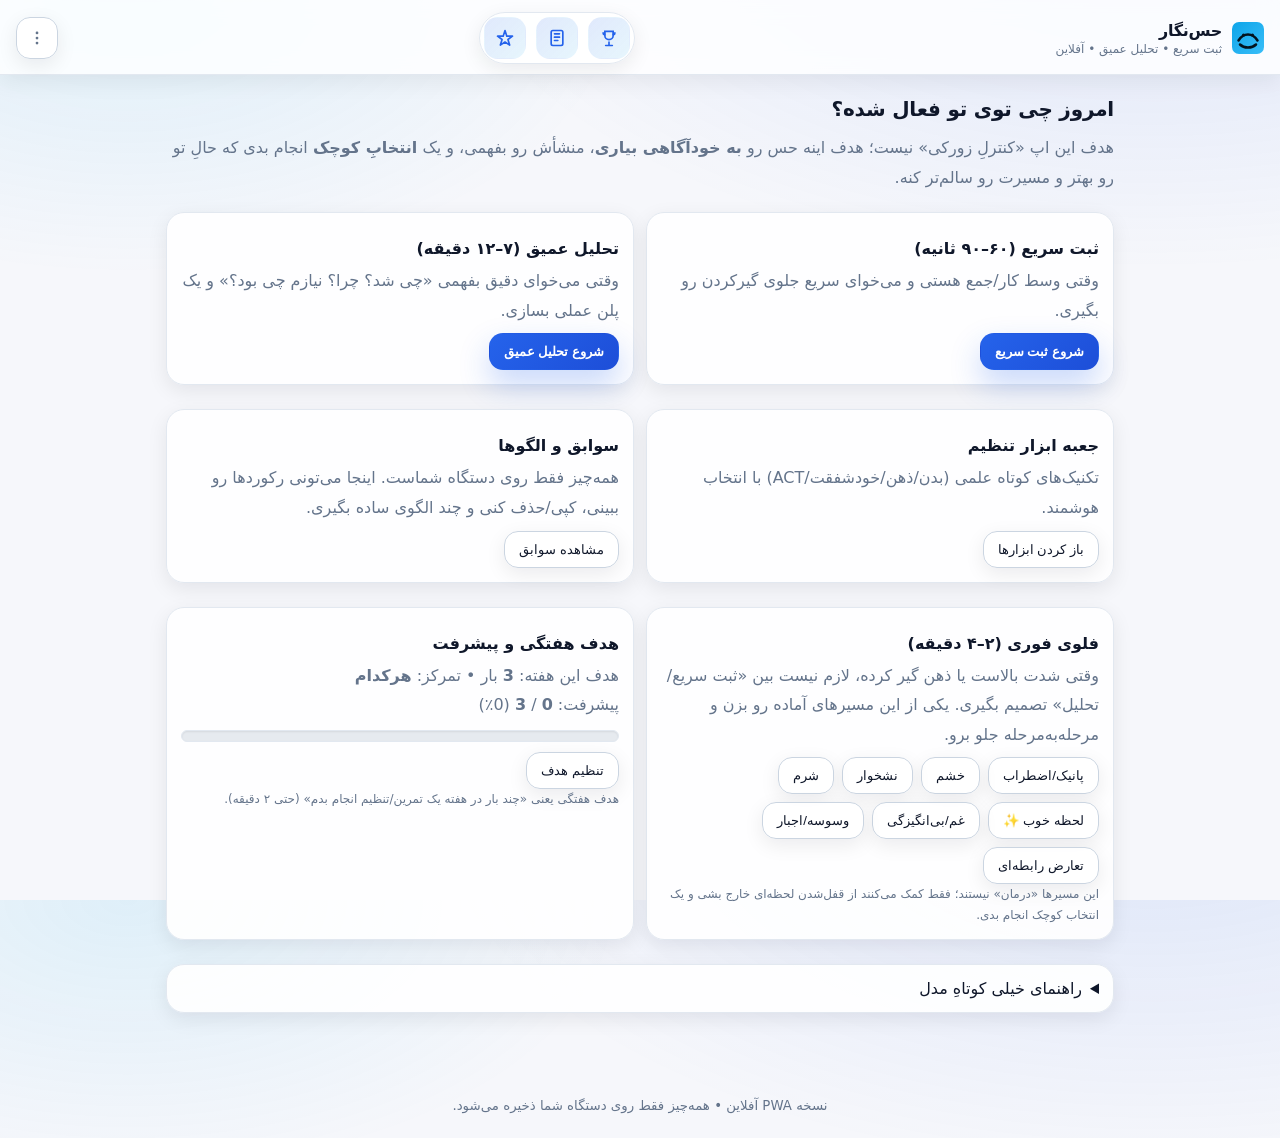
==== commit c096bd61: "Add files via upload" ====
--- a/index.html
+++ b/index.html
@@ -1008,80 +1008,3 @@
   <script src="./app.js"></script>
 </body>
 </html>
-
-<!-- ===================== Emotion List and New Strategy Recommendations ===================== -->
-
-<!-- Section for Emotion List Selection -->
-<div id="emotion-selection">
-    <h3>انتخاب احساسات</h3>
-    <ul id="emotion-list">
-        <!-- Dynamically populated emotion list from JS -->
-    </ul>
-</div>
-
-<!-- Section for Strategy Recommendations -->
-<div id="strategy-recommendations">
-    <h3>انتخاب راهبرد جدید</h3>
-    <div id="strategy-old">
-        <h4>راهبرد قدیمی</h4>
-        <select id="old-strategy-select">
-            <option value="Escape">فرار</option>
-            <option value="Control">کنترل‌گری</option>
-            <option value="Perfectionism">کمال‌گرایی</option>
-        </select>
-    </div>
-    <div id="strategy-new">
-        <h4>راهبرد جدید پیشنهادی</h4>
-        <ul id="new-strategy-list">
-            <!-- Dynamically populated new strategies -->
-        </ul>
-    </div>
-</div>
-
-<!-- Recommendation for Emotion Regulation vs Problem Solving -->
-<div id="recommendation">
-    <h3>توصیه‌ها</h3>
-    <p id="recommendation-text">لطفاً اول انتخاب کنید که آیا می‌خواهید تنظیم هیجان کنید یا مسئله را حل کنید.</p>
-    <button onclick="updateRecommendation('Emotion Regulation')">تنظیم هیجان</button>
-    <button onclick="updateRecommendation('Problem-Solving')">حل مسئله</button>
-</div>
-
-<script>
-// Populate emotion list dynamically
-const emotionList = window.emotionsList;
-const emotionListElement = document.getElementById("emotion-list");
-emotionList.forEach(emotion => {
-    let listItem = document.createElement("li");
-    listItem.textContent = emotion;
-    emotionListElement.appendChild(listItem);
-});
-
-// Update strategy recommendations based on selected old strategy
-const oldStrategySelect = document.getElementById("old-strategy-select");
-const newStrategyListElement = document.getElementById("new-strategy-list");
-
-oldStrategySelect.addEventListener("change", function() {
-    const selectedStrategy = this.value;
-    let newStrategiesHtml = "";
-
-    // Suggest new strategies based on old strategy selection
-    if (selectedStrategy === "Escape") {
-        newStrategiesHtml += "<li>" + window.newStrategies["Acceptance and Mindfulness"] + "</li>";
-        newStrategiesHtml += "<li>" + window.newStrategies["Problem-Solving"] + "</li>";
-    } else if (selectedStrategy === "Control") {
-        newStrategiesHtml += "<li>" + window.newStrategies["Boundary Setting"] + "</li>";
-        newStrategiesHtml += "<li>" + window.newStrategies["Acceptance and Mindfulness"] + "</li>";
-    } else if (selectedStrategy === "Perfectionism") {
-        newStrategiesHtml += "<li>" + window.newStrategies["Problem-Solving"] + "</li>";
-        newStrategiesHtml += "<li>" + window.newStrategies["Acceptance and Mindfulness"] + "</li>";
-    }
-
-    newStrategyListElement.innerHTML = newStrategiesHtml;
-});
-
-// Update recommendation message based on choice
-function updateRecommendation(choice) {
-    const recommendationText = document.getElementById("recommendation-text");
-    recommendationText.textContent = window.recommendNextStep(choice);
-}
-</script>
